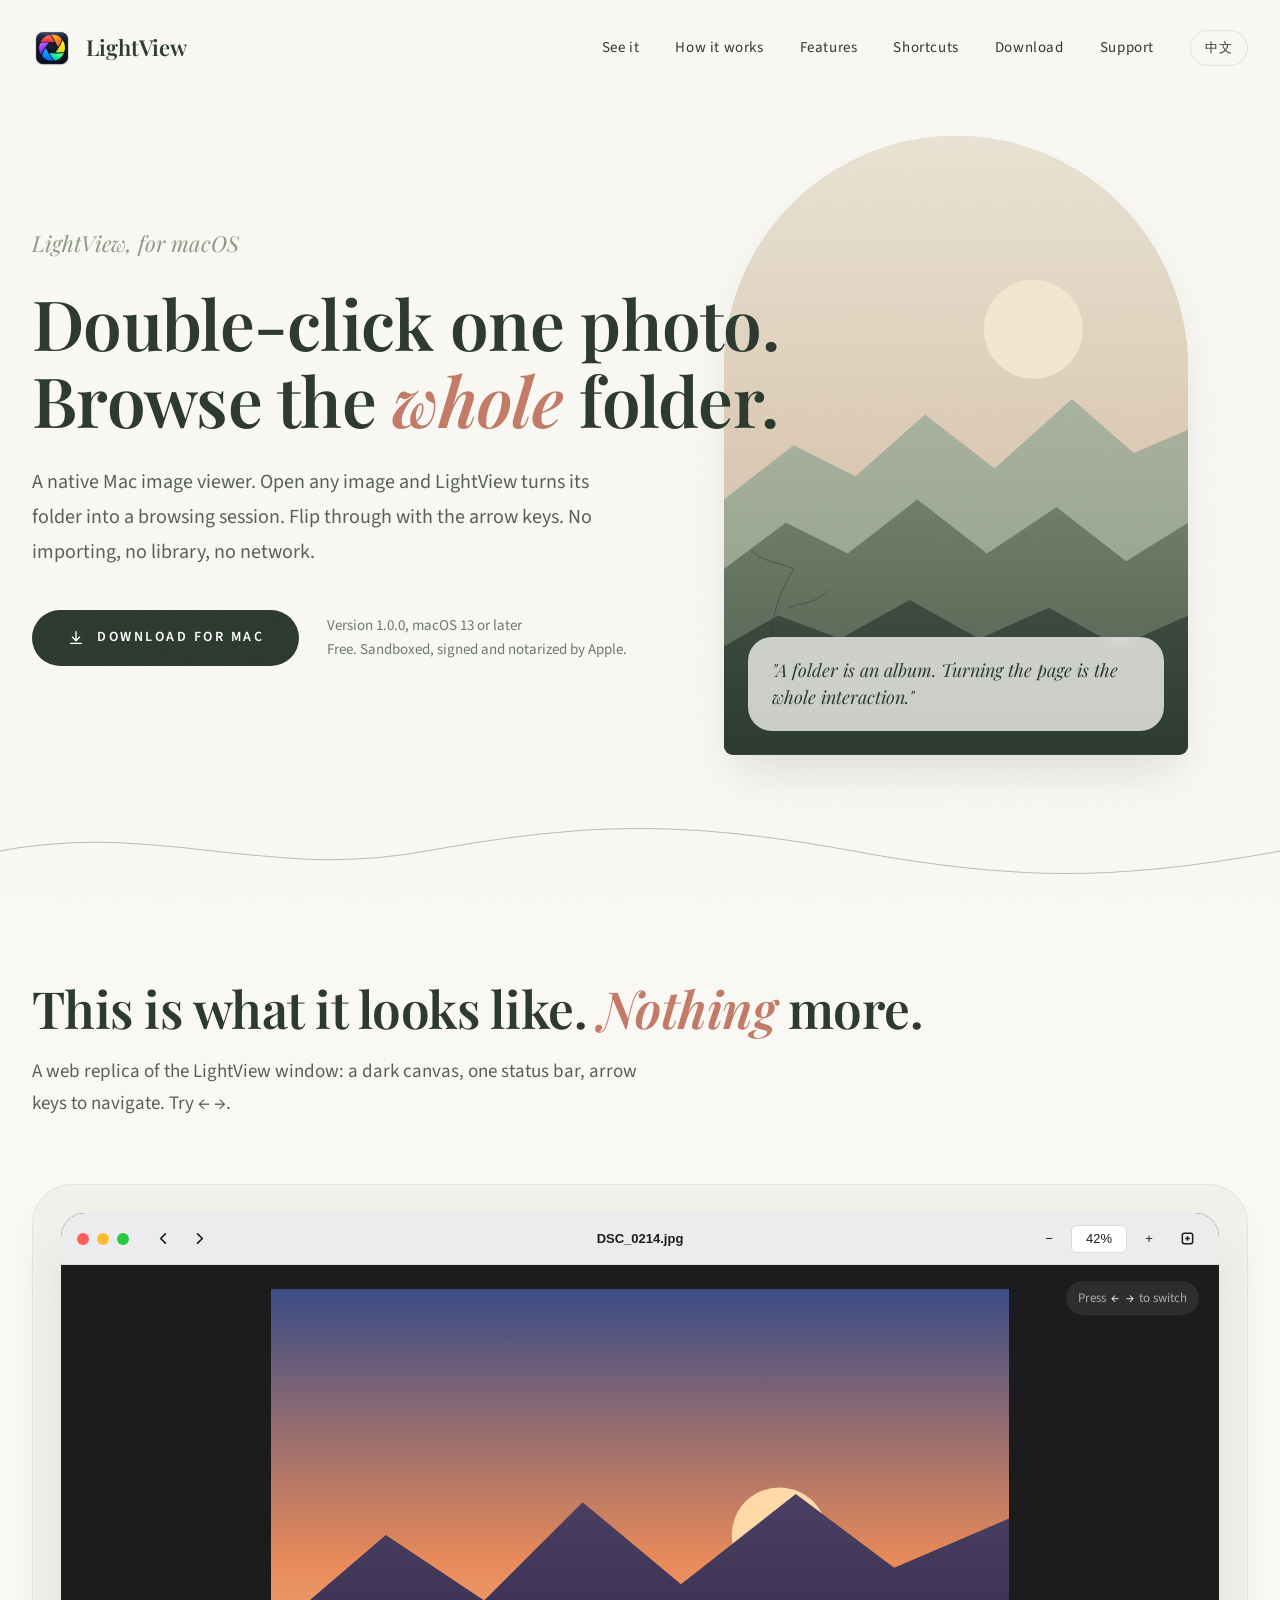
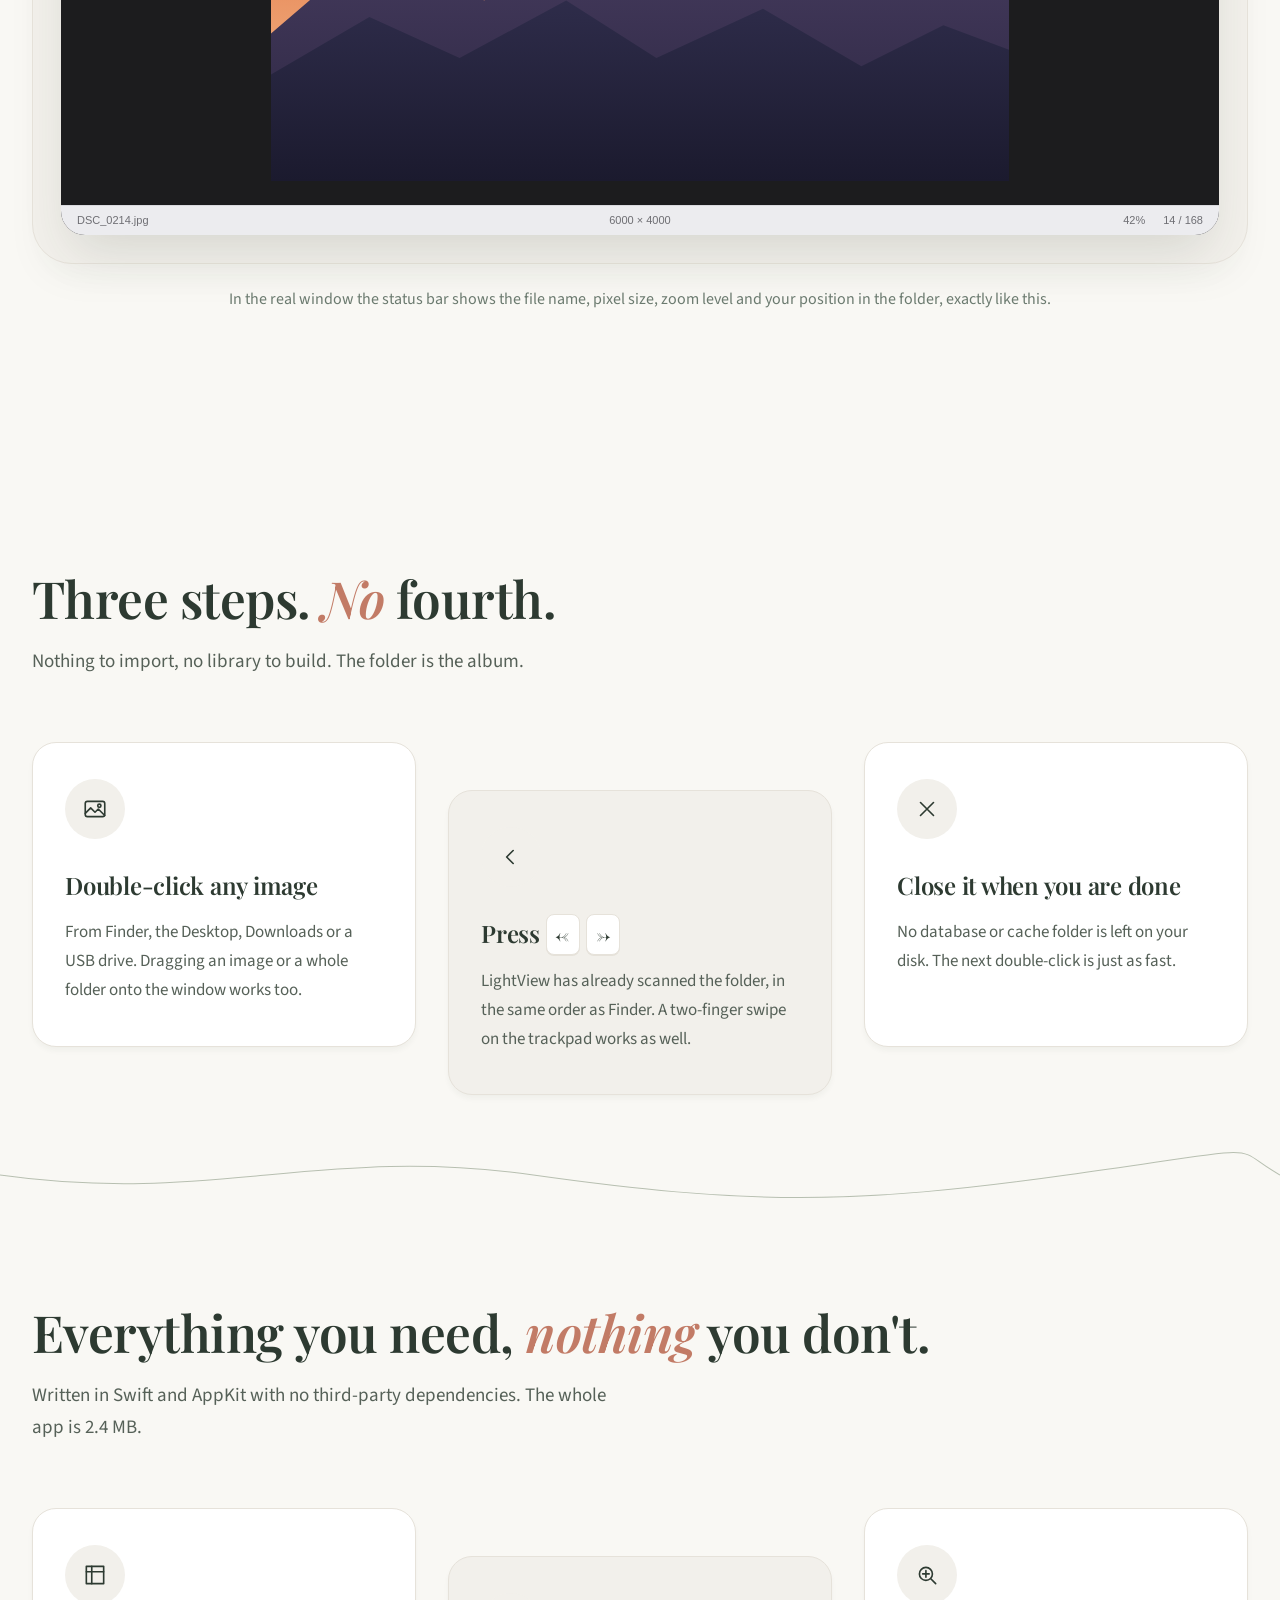
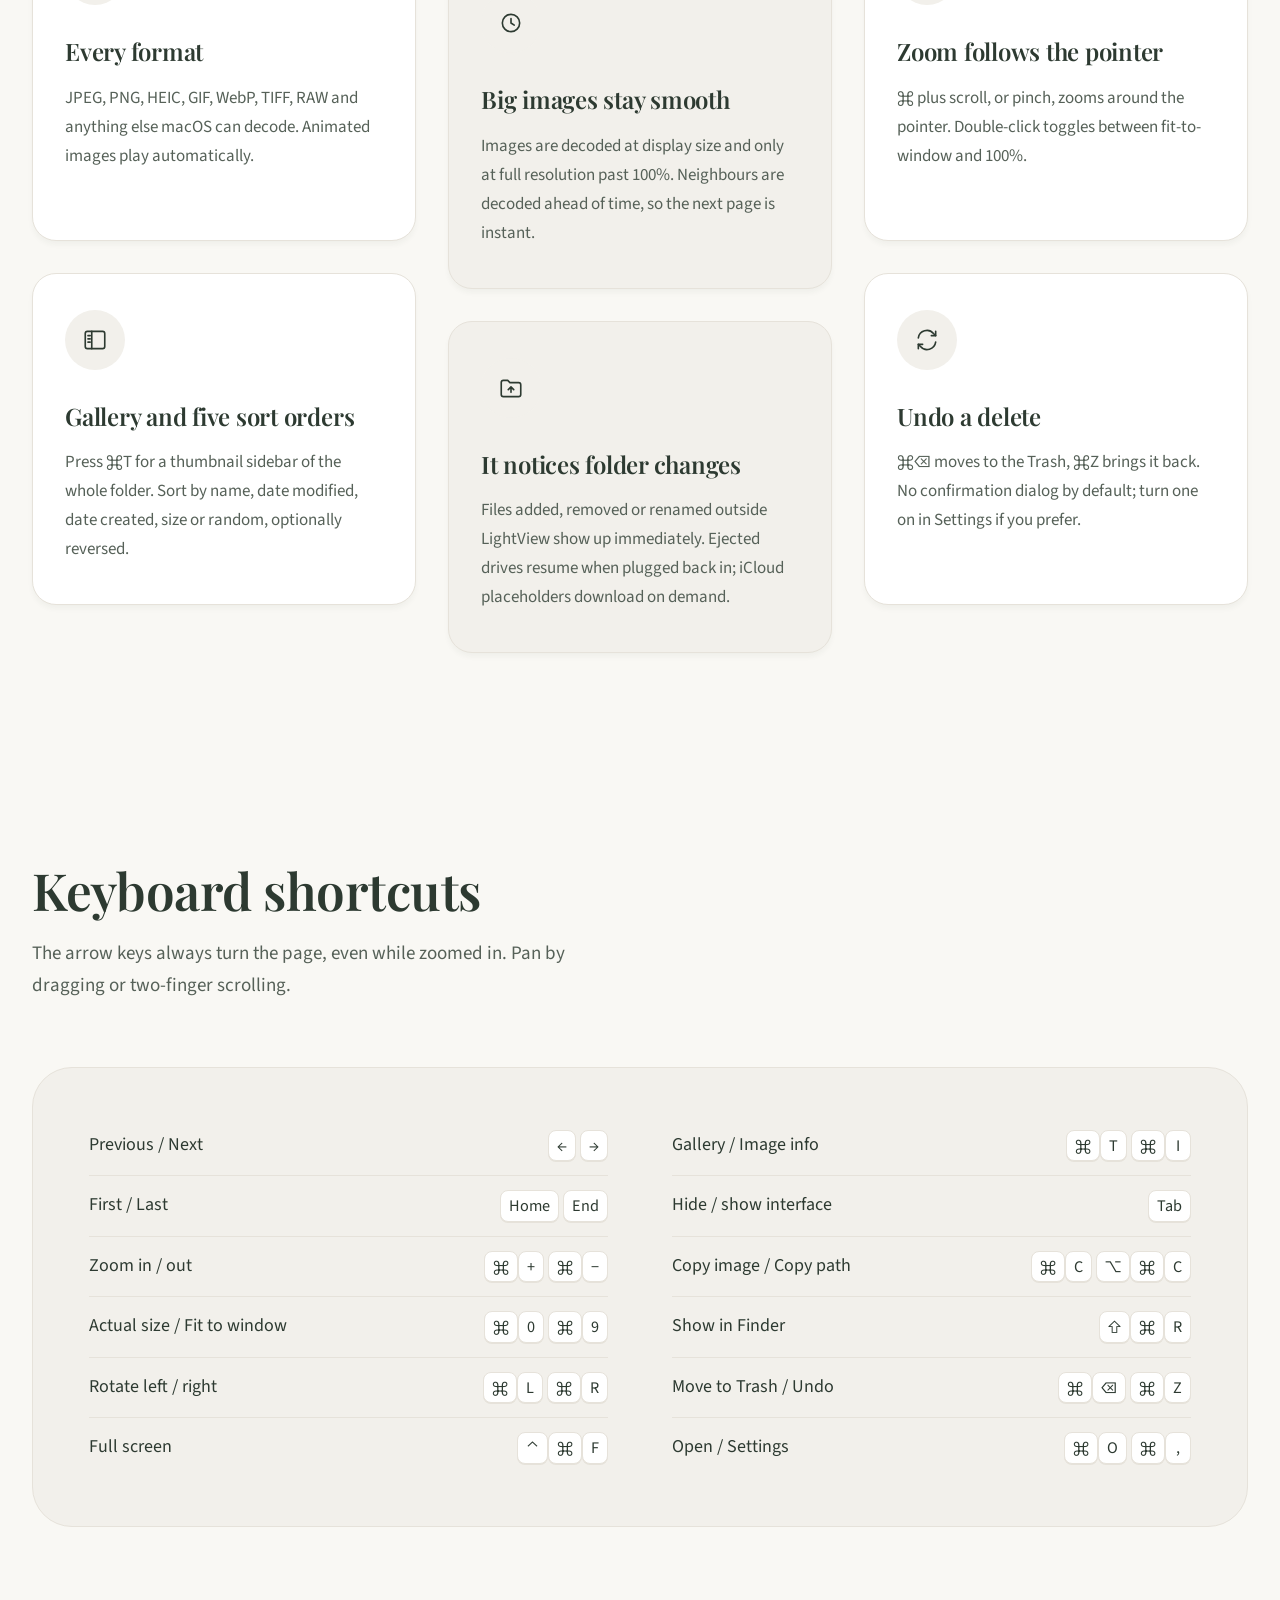
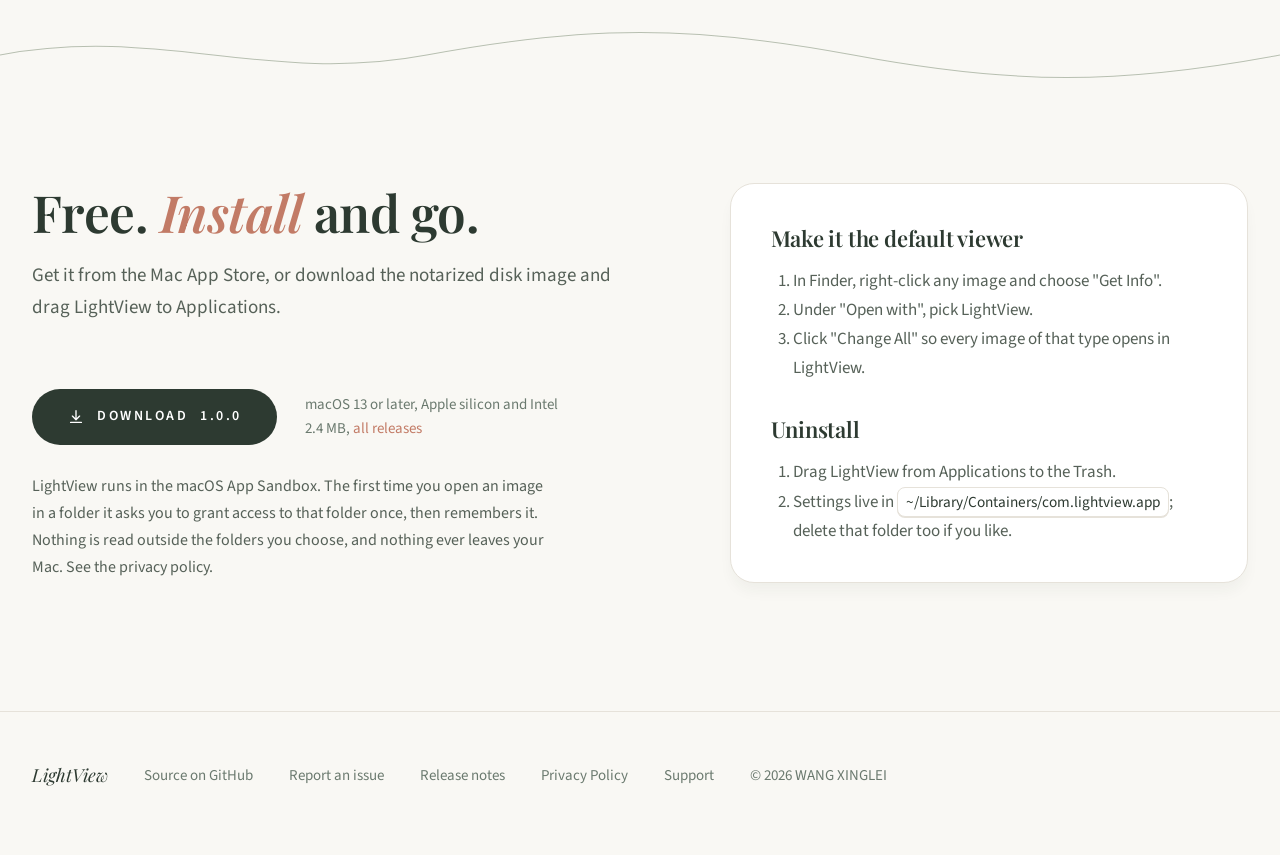
==== index.html @ 1b80b46c "feat: 官网首版（英文 / 中文首页、隐私政策、支持页，部署于 Vercel）" ====
<!doctype html>
<html lang="en">
<head>
<meta charset="utf-8">
<meta name="viewport" content="width=device-width, initial-scale=1">
<title>LightView — A lightweight image viewer for macOS</title>
<meta name="description" content="Double-click one photo and browse the whole folder with the arrow keys. No importing, no library, no network. macOS 13 or later.">
<link rel="icon" href="/favicon.png">
<link rel="canonical" href="https://lightview.app/">
<link rel="alternate" hreflang="en" href="https://lightview.app/">
<link rel="alternate" hreflang="zh-Hans" href="https://lightview.app/zh/">
<meta property="og:title" content="LightView — A lightweight image viewer for macOS">
<meta property="og:description" content="Double-click one photo and browse the whole folder with the arrow keys. No importing, no library, no network. macOS 13 or later.">
<meta property="og:image" content="https://lightview.app/assets/icon.png">
<link rel="preconnect" href="https://fonts.googleapis.com">
<link rel="preconnect" href="https://fonts.gstatic.com" crossorigin>
<link href="https://fonts.googleapis.com/css2?family=Playfair+Display:ital,wght@0,600;0,700;1,600&family=Source+Sans+3:wght@400;500;600&family=Noto+Serif+SC:wght@600;700&display=swap" rel="stylesheet">
<link rel="stylesheet" href="/assets/style.css">
</head>
<body>
<div class="grain" aria-hidden="true"></div>

<header class="wrap top">
  <a class="brand" href="/"><img src="/assets/icon.png" alt="" width="40" height="40">LightView</a>
  <nav aria-label="Site navigation">
    <a href="/#demo">See it</a>
    <a href="/#how">How it works</a>
    <a href="/#features">Features</a>
    <a href="/#keys">Shortcuts</a>
    <a href="/#download">Download</a>
    <a href="/support/">Support</a>
    <a class="lang" href="/zh/" lang="zh-CN">中文</a>
  </nav>
  <button class="menu-btn" type="button" id="menu-open" aria-label="Open menu">
    <svg viewBox="0 0 24 24" fill="none" stroke="currentColor" stroke-width="1.5" stroke-linecap="round"><path d="M4 7h16M4 12h16M4 17h16"/></svg>
  </button>
</header>
<div class="overlay" id="overlay">
  <button class="menu-btn" type="button" id="menu-close" aria-label="Close menu">
    <svg viewBox="0 0 24 24" fill="none" stroke="currentColor" stroke-width="1.5" stroke-linecap="round"><path d="M6 6l12 12M18 6 6 18"/></svg>
  </button>
  <a href="/#demo">See it</a><a href="/#how">How it works</a><a href="/#features">Features</a><a href="/#keys">Shortcuts</a><a href="/#download">Download</a><a href="/support/">Support</a><a href="/zh/">中文</a>
</div>

<main>
  <section class="wrap hero">
    <div>
      <p class="tag">LightView, <em>for</em> macOS</p>
      <h1>Double-click one photo.<br>Browse the <em>whole</em> folder.</h1>
      <p class="lead">A native Mac image viewer. Open any image and LightView turns its folder into a browsing session. Flip through with the arrow keys. No importing, no library, no network.</p>
      <div class="cta">
        <a class="btn store" href=""><svg viewBox="0 0 24 24" fill="currentColor" aria-hidden="true"><path d="M16.37 12.6c0-2.3 1.9-3.4 2-3.5-1.1-1.6-2.8-1.8-3.4-1.8-1.4-.1-2.8.9-3.5.9s-1.8-.8-3-.8c-1.5 0-3 .9-3.8 2.3-1.6 2.8-.4 7 1.2 9.3.8 1.1 1.7 2.4 2.9 2.3 1.2 0 1.6-.8 3-.8s1.8.8 3 .7c1.3 0 2.1-1.1 2.8-2.3.9-1.3 1.3-2.6 1.3-2.6s-2.5-1-2.5-3.7zM14 5.9c.6-.8 1.1-1.9.9-3-.9.1-2.1.6-2.7 1.4-.6.7-1.1 1.8-1 2.9 1.1.1 2.1-.5 2.8-1.3z"/></svg> Mac App Store</a>
        <a class="btn dl" href="https://github.com/qinghuazs/LightView/releases/latest"><svg viewBox="0 0 20 20" fill="none" stroke="currentColor" stroke-width="1.5" stroke-linecap="round" stroke-linejoin="round" aria-hidden="true"><path d="M10 3v10M6 9l4 4 4-4M4 16h12"/></svg> Download for Mac</a>
        <div class="meta">Version <span class="ver">1.0.0</span>, macOS 13 or later<br>Free. Sandboxed, signed and notarized by Apple.</div>
      </div>
    </div>
    <div class="arch" aria-hidden="true">
            <svg viewBox="0 0 600 800" preserveAspectRatio="xMidYMid slice">
        <defs>
          <linearGradient id="hsky" x1="0" y1="0" x2="0" y2="1"><stop offset="0" stop-color="#E9E3D3"/><stop offset=".6" stop-color="#D9C6B0"/><stop offset="1" stop-color="#C9A88C"/></linearGradient>
          <linearGradient id="hfar" x1="0" y1="0" x2="0" y2="1"><stop offset="0" stop-color="#A9B3A0"/><stop offset="1" stop-color="#8C9A84"/></linearGradient>
          <linearGradient id="hmid" x1="0" y1="0" x2="0" y2="1"><stop offset="0" stop-color="#6F7F6B"/><stop offset="1" stop-color="#4E5D4C"/></linearGradient>
          <linearGradient id="hnear" x1="0" y1="0" x2="0" y2="1"><stop offset="0" stop-color="#3E4B40"/><stop offset="1" stop-color="#2D3A31"/></linearGradient>
        </defs>
        <rect width="600" height="800" fill="url(#hsky)"/>
        <circle cx="400" cy="250" r="64" fill="#F3E6CF"/>
        <path d="M0 470 L90 400 L170 440 L260 360 L350 430 L450 340 L530 410 L600 380 L600 800 L0 800Z" fill="url(#hfar)"/>
        <path d="M0 560 L80 500 L160 540 L250 470 L340 540 L430 480 L520 550 L600 500 L600 800 L0 800Z" fill="url(#hmid)"/>
        <path d="M0 660 L70 620 L150 650 L240 600 L330 650 L420 610 L510 660 L600 620 L600 800 L0 800Z" fill="url(#hnear)"/>
        <g stroke="#2D3A31" stroke-width="1.2" fill="none" opacity=".55">
          <path d="M60 800 C70 700 40 640 90 560"/><path d="M90 560 c-20 -10 -40 -8 -55 -25"/><path d="M85 610 c18 -8 32 -4 48 -22"/>
        </g>
      </svg>
      <div class="quote">"A folder is an album. Turning the page is the whole interaction."</div>
    </div>
  </section>

  <svg class="vine" viewBox="0 0 1200 80" preserveAspectRatio="none" aria-hidden="true"><path d="M0 40 C150 10 250 70 400 40 S650 10 800 40 S1050 70 1200 40" fill="none" stroke="currentColor" stroke-width="1"/></svg>

  <section class="block" id="demo">
    <div class="wrap">
      <div class="reveal">
        <h2>This is what it looks like. <em>Nothing</em> more.</h2>
        <p class="sub">A web replica of the LightView window: a dark canvas, one status bar, arrow keys to navigate. Try ← →.</p>
      </div>
      <div class="frame reveal">
        <div class="window" id="win" tabindex="0" aria-label="Press ← → to switch">
          <div class="titlebar">
            <div style="display:flex;align-items:center">
              <div class="lights" aria-hidden="true"><i></i><i></i><i></i></div>
              <div class="tb-left">
                <button type="button" id="prev" aria-label="Previous"><svg viewBox="0 0 16 16" fill="none" stroke="currentColor" stroke-width="1.8" stroke-linecap="round" stroke-linejoin="round"><path d="M10 3 5 8l5 5"/></svg></button>
                <button type="button" id="next" aria-label="Next"><svg viewBox="0 0 16 16" fill="none" stroke="currentColor" stroke-width="1.8" stroke-linecap="round" stroke-linejoin="round"><path d="m6 3 5 5-5 5"/></svg></button>
              </div>
            </div>
            <div class="tb-title" id="title">DSC_0214.jpg</div>
            <div class="tb-tools" aria-hidden="true">
              <button type="button" tabindex="-1">−</button>
              <button type="button" class="zoom" tabindex="-1">42%</button>
              <button type="button" tabindex="-1">+</button>
              <button type="button" tabindex="-1"><svg viewBox="0 0 16 16" fill="none" stroke="currentColor" stroke-width="1.6"><rect x="2.5" y="2.5" width="11" height="11" rx="2"/><path d="M5.5 8h5M8 5.5v5"/></svg></button>
            </div>
          </div>
          <div class="canvas">
            <div class="hint">Press <kbd>←</kbd> <kbd>→</kbd> to switch</div>
            <svg class="photo on" viewBox="0 0 900 600" role="img" aria-label="Sunset over mountains">
              <defs>
                <linearGradient id="sky1" x1="0" y1="0" x2="0" y2="1"><stop offset="0" stop-color="#3B4C86"/><stop offset=".55" stop-color="#E88A5A"/><stop offset="1" stop-color="#F6C99A"/></linearGradient>
                <linearGradient id="m1" x1="0" y1="0" x2="0" y2="1"><stop offset="0" stop-color="#2E2C4A"/><stop offset="1" stop-color="#1B1A2E"/></linearGradient>
                <linearGradient id="m2" x1="0" y1="0" x2="0" y2="1"><stop offset="0" stop-color="#4A3F63"/><stop offset="1" stop-color="#2B2540"/></linearGradient>
              </defs>
              <rect width="900" height="600" fill="url(#sky1)"/>
              <circle cx="620" cy="300" r="58" fill="#FFD9A8"/>
              <path d="M0 420 L140 300 L260 380 L380 260 L500 360 L640 250 L760 340 L900 280 L900 600 L0 600Z" fill="url(#m2)"/>
              <path d="M0 470 L120 400 L230 450 L360 380 L470 450 L600 390 L720 460 L820 410 L900 440 L900 600 L0 600Z" fill="url(#m1)"/>
            </svg>
            <svg class="photo" viewBox="0 0 600 800" role="img" aria-label="Seaside">
              <defs>
                <linearGradient id="sky2" x1="0" y1="0" x2="0" y2="1"><stop offset="0" stop-color="#8FBBE8"/><stop offset="1" stop-color="#E9F1F7"/></linearGradient>
                <linearGradient id="sea2" x1="0" y1="0" x2="0" y2="1"><stop offset="0" stop-color="#2E6FA8"/><stop offset="1" stop-color="#1F4F7C"/></linearGradient>
              </defs>
              <rect width="600" height="800" fill="url(#sky2)"/>
              <rect y="430" width="600" height="370" fill="url(#sea2)"/>
              <path d="M0 470 Q75 455 150 470 T300 470 T450 470 T600 470 V485 Q525 500 450 485 T300 485 T150 485 T0 485Z" fill="#7FB6DC" opacity=".6"/>
              <path d="M0 800 L0 700 Q180 640 320 690 Q470 740 600 700 L600 800Z" fill="#E7D6B4"/>
              <circle cx="470" cy="150" r="34" fill="#FFF6DA"/>
            </svg>
            <svg class="photo" viewBox="0 0 900 600" role="img" aria-label="Forest">
              <defs>
                <linearGradient id="sky3" x1="0" y1="0" x2="0" y2="1"><stop offset="0" stop-color="#D7E6D0"/><stop offset="1" stop-color="#9DBD97"/></linearGradient>
                <linearGradient id="t3" x1="0" y1="0" x2="0" y2="1"><stop offset="0" stop-color="#2F5D3A"/><stop offset="1" stop-color="#1B3A25"/></linearGradient>
              </defs>
              <rect width="900" height="600" fill="url(#sky3)"/>
              <g fill="url(#t3)">
                <path d="M80 600 L80 320 L40 330 L110 160 L180 330 L140 320 L140 600Z"/>
                <path d="M250 600 L250 280 L200 295 L290 90 L380 295 L330 280 L330 600Z"/>
                <path d="M470 600 L470 340 L430 350 L500 200 L570 350 L530 340 L530 600Z"/>
                <path d="M660 600 L660 260 L600 280 L700 60 L800 280 L740 260 L740 600Z"/>
                <path d="M850 600 L850 360 L820 370 L870 260 L920 370 L890 360 L890 600Z"/>
              </g>
              <rect y="520" width="900" height="80" fill="#294B33"/>
            </svg>
          </div>
          <div class="statusbar">
            <span id="s-name">DSC_0214.jpg</span>
            <span id="s-size">6000 × 4000</span>
            <span><em id="s-zoom">42%</em><em id="s-index">14 / 168</em></span>
          </div>
        </div>
      </div>
      <p class="demo-caption reveal">In the real window the status bar shows the file name, pixel size, zoom level and your position in the folder, exactly like this.</p>
    </div>
  </section>

  <section class="block" id="how">
    <div class="wrap">
      <div class="reveal">
        <h2>Three steps. <em>No</em> fourth.</h2>
        <p class="sub">Nothing to import, no library to build. The folder is the album.</p>
      </div>
      <div class="cards">
        <div class="card reveal">
          <div class="icon"><svg viewBox="0 0 24 24"><rect x="3" y="5" width="18" height="14" rx="2"/><path d="m3 16 5-5 4 4 3-3 6 6"/><circle cx="16" cy="9" r="1.5"/></svg></div>
          <h3>Double-click any image</h3>
          <p>From Finder, the Desktop, Downloads or a USB drive. Dragging an image or a whole folder onto the window works too.</p>
        </div>
        <div class="card reveal clay">
          <div class="icon"><svg viewBox="0 0 24 24"><path d="M14 6l-6 6 6 6"/></svg></div>
          <h3>Press <kbd>←</kbd> <kbd>→</kbd></h3>
          <p>LightView has already scanned the folder, in the same order as Finder. A two-finger swipe on the trackpad works as well.</p>
        </div>
        <div class="card reveal">
          <div class="icon"><svg viewBox="0 0 24 24"><path d="M6 6l12 12M18 6 6 18"/></svg></div>
          <h3>Close it when you are done</h3>
          <p>No database or cache folder is left on your disk. The next double-click is just as fast.</p>
        </div>
      </div>
    </div>
  </section>

  <svg class="vine" viewBox="0 0 1200 80" preserveAspectRatio="none" aria-hidden="true"><path d="M0 40 C200 70 300 10 500 40 S800 70 1000 40 S1150 10 1200 40" fill="none" stroke="currentColor" stroke-width="1"/></svg>

  <section class="block" id="features">
    <div class="wrap">
      <div class="reveal">
        <h2>Everything you need, <em>nothing</em> you don't.</h2>
        <p class="sub">Written in Swift and AppKit with no third-party dependencies. The whole app is 2.4 MB.</p>
      </div>
      <div class="cards six">
        <div class="card reveal">
          <div class="icon"><svg viewBox="0 0 24 24"><path d="M4 4h16v16H4z"/><path d="M4 9h16M9 4v16"/></svg></div>
          <h3>Every format</h3>
          <p>JPEG, PNG, HEIC, GIF, WebP, TIFF, RAW and anything else macOS can decode. Animated images play automatically.</p>
        </div>
        <div class="card reveal clay">
          <div class="icon"><svg viewBox="0 0 24 24"><circle cx="12" cy="12" r="8"/><path d="M12 8v4l3 2"/></svg></div>
          <h3>Big images stay smooth</h3>
          <p>Images are decoded at display size and only at full resolution past 100%. Neighbours are decoded ahead of time, so the next page is instant.</p>
        </div>
        <div class="card reveal">
          <div class="icon"><svg viewBox="0 0 24 24"><circle cx="11" cy="11" r="6"/><path d="m20 20-4.5-4.5M11 8v6M8 11h6"/></svg></div>
          <h3>Zoom follows the pointer</h3>
          <p>⌘ plus scroll, or pinch, zooms around the pointer. Double-click toggles between fit-to-window and 100%.</p>
        </div>
        <div class="card reveal">
          <div class="icon"><svg viewBox="0 0 24 24"><rect x="3" y="4" width="18" height="16" rx="2"/><path d="M9 4v16M5.5 8h2M5.5 11h2M5.5 14h2"/></svg></div>
          <h3>Gallery and five sort orders</h3>
          <p>Press ⌘T for a thumbnail sidebar of the whole folder. Sort by name, date modified, date created, size or random, optionally reversed.</p>
        </div>
        <div class="card reveal clay">
          <div class="icon"><svg viewBox="0 0 24 24"><path d="M3 7a2 2 0 0 1 2-2h4l2 2h8a2 2 0 0 1 2 2v9a2 2 0 0 1-2 2H5a2 2 0 0 1-2-2z"/><path d="M12 11v5M9.5 13.5 12 11l2.5 2.5"/></svg></div>
          <h3>It notices folder changes</h3>
          <p>Files added, removed or renamed outside LightView show up immediately. Ejected drives resume when plugged back in; iCloud placeholders download on demand.</p>
        </div>
        <div class="card reveal">
          <div class="icon"><svg viewBox="0 0 24 24"><path d="M4 10a8 8 0 0 1 14-4l2 2"/><path d="M20 4v4h-4"/><path d="M20 14a8 8 0 0 1-14 4l-2-2"/><path d="M4 20v-4h4"/></svg></div>
          <h3>Undo a delete</h3>
          <p>⌘⌫ moves to the Trash, ⌘Z brings it back. No confirmation dialog by default; turn one on in Settings if you prefer.</p>
        </div>
      </div>
    </div>
  </section>

  <section class="block" id="keys">
    <div class="wrap">
      <div class="reveal">
        <h2>Keyboard shortcuts</h2>
        <p class="sub">The arrow keys always turn the page, even while zoomed in. Pan by dragging or two-finger scrolling.</p>
      </div>
      <div class="keys reveal">
        <table>
          <tr><td>Previous / Next</td><td><kbd>←</kbd> <kbd>→</kbd></td></tr>
          <tr><td>First / Last</td><td><kbd>Home</kbd> <kbd>End</kbd></td></tr>
          <tr><td>Zoom in / out</td><td><kbd>⌘</kbd><kbd>+</kbd> <kbd>⌘</kbd><kbd>−</kbd></td></tr>
          <tr><td>Actual size / Fit to window</td><td><kbd>⌘</kbd><kbd>0</kbd> <kbd>⌘</kbd><kbd>9</kbd></td></tr>
          <tr><td>Rotate left / right</td><td><kbd>⌘</kbd><kbd>L</kbd> <kbd>⌘</kbd><kbd>R</kbd></td></tr>
          <tr><td>Full screen</td><td><kbd>⌃</kbd><kbd>⌘</kbd><kbd>F</kbd></td></tr>
        </table>
        <table>
          <tr><td>Gallery / Image info</td><td><kbd>⌘</kbd><kbd>T</kbd> <kbd>⌘</kbd><kbd>I</kbd></td></tr>
          <tr><td>Hide / show interface</td><td><kbd>Tab</kbd></td></tr>
          <tr><td>Copy image / Copy path</td><td><kbd>⌘</kbd><kbd>C</kbd> <kbd>⌥</kbd><kbd>⌘</kbd><kbd>C</kbd></td></tr>
          <tr><td>Show in Finder</td><td><kbd>⇧</kbd><kbd>⌘</kbd><kbd>R</kbd></td></tr>
          <tr><td>Move to Trash / Undo</td><td><kbd>⌘</kbd><kbd>⌫</kbd> <kbd>⌘</kbd><kbd>Z</kbd></td></tr>
          <tr><td>Open / Settings</td><td><kbd>⌘</kbd><kbd>O</kbd> <kbd>⌘</kbd><kbd>,</kbd></td></tr>
        </table>
      </div>
    </div>
  </section>

  <svg class="vine" viewBox="0 0 1200 80" preserveAspectRatio="none" aria-hidden="true"><path d="M0 40 C150 10 250 70 400 40 S650 10 800 40 S1050 70 1200 40" fill="none" stroke="currentColor" stroke-width="1"/></svg>

  <section class="block" id="download">
    <div class="wrap download">
      <div class="reveal">
        <h2>Free. <em>Install</em> and go.</h2>
        <p class="sub">Get it from the Mac App Store, or download the notarized disk image and drag LightView to Applications.</p>
        <div class="cta">
          <a class="btn store" href=""><svg viewBox="0 0 24 24" fill="currentColor" aria-hidden="true"><path d="M16.37 12.6c0-2.3 1.9-3.4 2-3.5-1.1-1.6-2.8-1.8-3.4-1.8-1.4-.1-2.8.9-3.5.9s-1.8-.8-3-.8c-1.5 0-3 .9-3.8 2.3-1.6 2.8-.4 7 1.2 9.3.8 1.1 1.7 2.4 2.9 2.3 1.2 0 1.6-.8 3-.8s1.8.8 3 .7c1.3 0 2.1-1.1 2.8-2.3.9-1.3 1.3-2.6 1.3-2.6s-2.5-1-2.5-3.7zM14 5.9c.6-.8 1.1-1.9.9-3-.9.1-2.1.6-2.7 1.4-.6.7-1.1 1.8-1 2.9 1.1.1 2.1-.5 2.8-1.3z"/></svg> Mac App Store</a>
          <a class="btn dl" href="https://github.com/qinghuazs/LightView/releases/latest"><svg viewBox="0 0 20 20" fill="none" stroke="currentColor" stroke-width="1.5" stroke-linecap="round" stroke-linejoin="round" aria-hidden="true"><path d="M10 3v10M6 9l4 4 4-4M4 16h12"/></svg> Download <span class="ver">1.0.0</span></a>
          <div class="meta">macOS 13 or later, Apple silicon and Intel<br><span id="dl-size">2.4 MB</span>, <a href="https://github.com/qinghuazs/LightView/releases">all releases</a></div>
        </div>
        <p class="note">LightView runs in the macOS App Sandbox. The first time you open an image in a folder it asks you to grant access to that folder once, then remembers it. Nothing is read outside the folders you choose, and nothing ever leaves your Mac. See the <a href="/privacy/">privacy policy</a>.</p>
      </div>
      <div class="how reveal">
        <h3>Make it the default viewer</h3>
        <ol>
          <li>In Finder, right-click any image and choose "Get Info".</li>
          <li>Under "Open with", pick LightView.</li>
          <li>Click "Change All" so every image of that type opens in LightView.</li>
        </ol>
        <h3>Uninstall</h3>
        <ol>
          <li>Drag LightView from Applications to the Trash.</li>
          <li>Settings live in <kbd>~/Library/Containers/com.lightview.app</kbd>; delete that folder too if you like.</li>
        </ol>
      </div>
    </div>
  </section>
</main>

<footer>
  <div class="wrap row">
    <span>LightView</span>
    <a href="https://github.com/qinghuazs/LightView">Source on GitHub</a>
    <a href="https://github.com/qinghuazs/LightView/issues">Report an issue</a>
    <a href="https://github.com/qinghuazs/LightView/releases">Release notes</a>
    <a href="/privacy/">Privacy Policy</a>
    <a href="/support/">Support</a>
    <span>© 2026 WANG XINGLEI</span>
  </div>
</footer>

<script src="/assets/site.js"></script>
</body>
</html>
---- assets/style.css ----
:root {
    --paper: #F9F8F4;
    --forest: #2D3A31;
    --sage: #8C9A84;
    --clay: #DCCFC2;
    --clay-soft: #F2F0EB;
    --stone: #E6E2DA;
    --terracotta: #C27B66;
    --canvas: #1C1C1E;
    --max-article: 760px;
    --serif: "Playfair Display", "Noto Serif SC", "Songti SC", "STSong", serif;
    --sans: "Source Sans 3", -apple-system, BlinkMacSystemFont, "PingFang SC", "Hiragino Sans GB", "Microsoft YaHei", sans-serif;
    --shadow-sm: 0 4px 6px -1px rgba(45, 58, 49, .05);
    --shadow-md: 0 10px 15px -3px rgba(45, 58, 49, .05);
    --shadow-lg: 0 20px 40px -10px rgba(45, 58, 49, .05);
    --shadow-xl: 0 25px 50px -12px rgba(45, 58, 49, .15);
    --ease: cubic-bezier(.22, .61, .36, 1);
  }
  * { box-sizing: border-box; }
  html { background: var(--paper); color: var(--forest); -webkit-text-size-adjust: 100%; scroll-behavior: smooth; }
  body { margin: 0; font-family: var(--sans); font-size: 18px; line-height: 1.7; -webkit-font-smoothing: antialiased; }
  a { color: inherit; text-decoration: none; transition: color .3s var(--ease); }
  :focus-visible { outline: 2px solid var(--sage); outline-offset: 3px; border-radius: 999px; }
  h1, h2, h3 { font-family: var(--serif); font-weight: 600; letter-spacing: -0.01em; margin: 0; }
  em { font-style: italic; }

  /* 纸纹：整站的底层质感 */
  .grain {
    pointer-events: none; position: fixed; inset: 0; z-index: 50; opacity: .015;
    background-image: url("data:image/svg+xml,%3Csvg viewBox='0 0 400 400' xmlns='http://www.w3.org/2000/svg'%3E%3Cfilter id='n'%3E%3CfeTurbulence type='fractalNoise' baseFrequency='0.9' numOctaves='4' stitchTiles='stitch'/%3E%3C/filter%3E%3Crect width='100%25' height='100%25' filter='url(%23n)'/%3E%3C/svg%3E");
    background-repeat: repeat;
  }

  .wrap { max-width: 1280px; margin: 0 auto; padding: 0 32px; }

  /* 顶栏 */
  .top { display: flex; align-items: center; justify-content: space-between; padding-top: 28px; padding-bottom: 28px; }
  .brand { display: flex; align-items: center; gap: 14px; font-family: var(--serif); font-size: 22px; font-weight: 600; }
  .brand img { width: 40px; height: 40px; border-radius: 12px; }
  .top nav { display: flex; align-items: center; gap: 36px; font-size: 15px; letter-spacing: .04em; }
  .top nav a:hover { color: var(--terracotta); }
  .menu-btn { display: none; background: none; border: 1px solid var(--stone); border-radius: 999px; width: 44px; height: 44px; cursor: pointer; color: var(--forest); }
  .menu-btn svg { width: 20px; height: 20px; }
  .overlay {
    position: fixed; inset: 0; z-index: 40; background: rgba(249, 248, 244, .96); backdrop-filter: blur(6px);
    display: none; flex-direction: column; align-items: center; justify-content: center; gap: 28px;
    font-family: var(--serif); font-size: 30px;
  }
  .overlay.open { display: flex; }
  .overlay button { position: absolute; top: 24px; right: 24px; }

  /* 按钮 */
  .btn {
    display: inline-flex; align-items: center; justify-content: center; gap: 12px; min-height: 56px;
    padding: 0 34px; border-radius: 999px; border: 1px solid transparent;
    font-family: var(--sans); font-size: 14px; font-weight: 600; letter-spacing: .18em; text-transform: uppercase;
    background: var(--forest); color: #fff; cursor: pointer; transition: background .3s var(--ease), transform .3s var(--ease);
  }
  .btn:hover { background: var(--terracotta); }
  .btn svg { width: 18px; height: 18px; }
  .btn.ghost { background: transparent; color: var(--sage); border-color: var(--sage); }
  .btn.ghost:hover { color: var(--terracotta); border-color: var(--terracotta); background: transparent; }

  /* 首屏：拱形图 + 覆盖其上的大标题 */
  .hero { padding-top: 40px; padding-bottom: 96px; display: grid; grid-template-columns: minmax(0, 1.2fr) minmax(0, .8fr); gap: 56px; align-items: center; }
  .hero h1 { font-size: clamp(42px, 5.4vw, 72px); line-height: 1.1; white-space: nowrap; position: relative; z-index: 2; }
  .hero h1 em { color: var(--terracotta); }
  .hero .tag { font-family: var(--serif); font-style: italic; font-size: 22px; color: var(--sage); margin: 0 0 22px; }
  .hero p.lead { font-size: 20px; line-height: 1.75; color: #566158; margin: 28px 0 40px; max-width: 28em; }
  .hero .cta { display: flex; flex-wrap: wrap; align-items: center; gap: 18px 28px; }
  .hero .meta { font-size: 15px; color: #6B7A6F; line-height: 1.6; }
  .arch {
    position: relative; margin-left: -60px; aspect-ratio: 3 / 4; max-height: 640px; width: 100%;
    border-radius: 999px 999px 40px 40px; overflow: hidden; box-shadow: var(--shadow-xl);
    background: var(--clay);
  }
  .arch svg { width: 100%; height: 100%; display: block; transition: transform 1s var(--ease); }
  .arch:hover svg { transform: scale(1.05); }
  .quote {
    position: absolute; left: 24px; right: 24px; bottom: 24px; padding: 20px 24px; border-radius: 24px;
    background: rgba(249, 248, 244, .78); backdrop-filter: blur(6px); -webkit-backdrop-filter: blur(6px);
    font-family: var(--serif); font-style: italic; font-size: 18px; line-height: 1.5;
  }

  /* 分节 */
  section.block { padding: 128px 0; }
  .vine { display: block; width: 100%; height: 80px; margin: -40px 0; color: var(--sage); opacity: .6; }
  h2 { font-size: clamp(34px, 4vw, 52px); line-height: 1.15; }
  h2 em { color: var(--terracotta); }
  .sub { font-size: 19px; color: #566158; margin: 18px 0 64px; max-width: 32em; }

  /* 演示窗口 */
  .frame { background: var(--clay-soft); border: 1px solid var(--stone); border-radius: 40px; padding: 28px; box-shadow: var(--shadow-lg); }
  .window { background: var(--canvas); border-radius: 24px; overflow: hidden; user-select: none; box-shadow: var(--shadow-xl); }
  .titlebar {
    display: grid; grid-template-columns: 1fr auto 1fr; align-items: center; height: 52px; padding: 0 16px;
    background: #ECECEF; border-bottom: 1px solid #D9D9DE; font-family: -apple-system, "PingFang SC", sans-serif; font-size: 13px; color: #1D1D1F;
  }
  .lights { display: flex; gap: 8px; }
  .lights i { width: 12px; height: 12px; border-radius: 50%; display: block; }
  .lights i:nth-child(1) { background: #FF5F57; } .lights i:nth-child(2) { background: #FEBC2E; } .lights i:nth-child(3) { background: #28C840; }
  .tb-title { text-align: center; font-weight: 600; }
  .tb-left { display: flex; gap: 4px; margin-left: 18px; }
  .tb-tools { display: flex; justify-content: flex-end; gap: 6px; }
  .tb-left button, .tb-tools button {
    height: 28px; min-width: 32px; padding: 0 8px; border-radius: 6px; border: 0; background: transparent;
    color: #1D1D1F; font: inherit; font-size: 13px; cursor: pointer;
  }
  .tb-left button:hover, .tb-tools button:hover { background: #E1E1E6; }
  .tb-left svg, .tb-tools svg { width: 15px; height: 15px; vertical-align: -3px; }
  .tb-tools .zoom { min-width: 56px; border: 1px solid #D9D9DE; background: #fff; }
  .canvas { position: relative; height: 540px; display: grid; place-items: center; padding: 24px; }
  .canvas svg { display: block; height: 100%; width: auto; max-width: 100%; }
  .canvas .photo { display: none; }
  .canvas .photo.on { display: block; }
  .hint { position: absolute; right: 20px; top: 16px; color: rgba(255,255,255,.6); font-size: 13px; background: rgba(255,255,255,.08); padding: 6px 12px; border-radius: 999px; }
  .hint kbd { font: inherit; color: #fff; background: transparent; border: 0; box-shadow: none; padding: 0 2px; min-width: 0; }
  .statusbar {
    display: grid; grid-template-columns: 1fr 1fr 1fr; height: 30px; align-items: center; padding: 0 16px;
    background: #ECECEF; border-top: 1px solid #D9D9DE; font-family: -apple-system, "PingFang SC", sans-serif; font-size: 11px; color: #6E6E73; font-variant-numeric: tabular-nums;
  }
  .statusbar span:nth-child(2) { text-align: center; }
  .statusbar span:nth-child(3) { text-align: right; }
  .statusbar em { font-style: normal; margin-left: 18px; }
  .demo-caption { margin: 22px 0 0; font-size: 16px; color: #6B7A6F; text-align: center; }

  /* 卡片：三步 / 功能，错落排布 */
  .cards { display: grid; grid-template-columns: repeat(3, minmax(0, 1fr)); gap: 32px; }
  .card {
    background: #fff; border: 1px solid var(--stone); border-radius: 24px; padding: 36px 32px 40px;
    box-shadow: var(--shadow-sm); transition: transform .5s var(--ease), box-shadow .5s var(--ease);
  }
  .card:hover { transform: translateY(-6px); box-shadow: var(--shadow-xl); }
  .cards .card:nth-child(2) { transform: translateY(48px); }
  .cards .card:nth-child(2):hover { transform: translateY(42px); }
  .cards.six .card:nth-child(5) { transform: translateY(48px); }
  .cards.six .card:nth-child(5):hover { transform: translateY(42px); }
  .icon { width: 60px; height: 60px; border-radius: 50%; background: var(--clay-soft); display: grid; place-items: center; margin-bottom: 26px; }
  .icon svg { width: 26px; height: 26px; stroke: var(--forest); stroke-width: 1.5; fill: none; stroke-linecap: round; stroke-linejoin: round; }
  .card h3 { font-size: 24px; margin-bottom: 12px; }
  .card p { margin: 0; color: #566158; font-size: 17px; }
  .card.clay { background: var(--clay-soft); }
  kbd {
    display: inline-block; min-width: 1.6em; text-align: center; padding: 1px 8px; border-radius: 8px;
    border: 1px solid var(--stone); background: #fff; font: inherit; font-size: .9em; color: var(--forest); box-shadow: 0 1px 0 var(--stone);
  }

  /* 快捷键 */
  .keys { display: grid; grid-template-columns: minmax(0, 1fr) minmax(0, 1fr); gap: 0 64px; background: var(--clay-soft); border: 1px solid var(--stone); border-radius: 40px; padding: 48px 56px; }
  .keys table { width: 100%; border-collapse: collapse; }
  .keys td { padding: 14px 0; border-bottom: 1px solid var(--stone); vertical-align: top; }
  .keys td:last-child { text-align: right; white-space: nowrap; }
  .keys tr:last-child td { border-bottom: 0; }

  /* 下载 */
  .download { display: grid; grid-template-columns: minmax(0, 1.1fr) minmax(0, .9fr); gap: 64px; align-items: start; }
  .download .cta { display: flex; flex-wrap: wrap; align-items: center; gap: 18px 28px; }
  .download .meta { font-size: 15px; color: #6B7A6F; line-height: 1.6; }
  .download .meta a { color: var(--terracotta); }
  .note { font-size: 16px; color: #566158; margin: 28px 0 0; max-width: 32em; }
  .how { background: #fff; border: 1px solid var(--stone); border-radius: 24px; padding: 36px 40px; box-shadow: var(--shadow-md); }
  .how h3 { font-size: 22px; margin: 0 0 10px; }
  .how h3 + ol { margin-top: 0; }
  .how ol { margin: 0 0 28px; padding-left: 22px; color: #566158; font-size: 17px; }
  .how ol:last-child { margin-bottom: 0; }
  .how kbd { white-space: normal; word-break: break-all; text-align: left; }

  footer { padding: 48px 0 64px; border-top: 1px solid var(--stone); color: #6B7A6F; font-size: 15px; }
  footer .row { display: flex; flex-wrap: wrap; align-items: center; gap: 12px 36px; }
  footer .row span:first-child { font-family: var(--serif); font-style: italic; font-size: 18px; color: var(--forest); }
  footer a:hover { color: var(--terracotta); }

  /* 进入视口时缓缓浮现 */
  .reveal { opacity: 0; transform: translateY(16px); transition: opacity .7s var(--ease), transform .7s var(--ease); }
  .reveal.in { opacity: 1; transform: none; }
  @media (prefers-reduced-motion: reduce) {
    .reveal { opacity: 1; transform: none; transition: none; }
    .card, .arch svg, .btn { transition: none; }
    html { scroll-behavior: auto; }
  }

  @media (max-width: 960px) {
    .hero { grid-template-columns: minmax(0, 1fr); gap: 40px; padding-top: 16px; padding-bottom: 64px; }
    .hero h1 { white-space: normal; }
    .arch { margin-left: 0; aspect-ratio: 4 / 5; max-height: 460px; order: -1; }
    .cards { grid-template-columns: minmax(0, 1fr); gap: 24px; }
    .cards .card:nth-child(2), .cards.six .card:nth-child(5) { transform: none; }
    .keys, .download { grid-template-columns: minmax(0, 1fr); }
    .keys { padding: 28px 24px; border-radius: 24px; }
    section.block { padding: 72px 0; }
    .sub { margin-bottom: 40px; }
    .top nav { display: none; }
    .menu-btn { display: inline-grid; place-items: center; }
    .canvas { height: 380px; padding: 16px; }
    .tb-left, .tb-tools .zoom { display: none; }
    .titlebar { grid-template-columns: auto 1fr auto; }
    .frame { padding: 12px; border-radius: 28px; }
    .window { border-radius: 18px; }
    .wrap { padding: 0 20px; }
  }

  /* 语言切换 */
  .lang { display: inline-flex; align-items: center; gap: 6px; padding: 6px 14px; border: 1px solid var(--stone); border-radius: 999px; font-size: 13px; letter-spacing: .08em; }
  .lang:hover { border-color: var(--terracotta); color: var(--terracotta); }

  /* App Store 按钮：没有链接前隐藏 */
  .btn.store[href=""] { display: none; }
  .btn.store svg { width: 20px; height: 20px; }

  /* 文章页（隐私政策 / 支持） */
  .article { max-width: var(--max-article); margin: 0 auto; padding: 40px 0 120px; }
  .article h1 { font-size: clamp(36px, 4.6vw, 56px); line-height: 1.12; margin-bottom: 10px; }
  .article .date { color: #6B7A6F; font-size: 15px; margin: 0 0 48px; font-family: var(--serif); font-style: italic; }
  .article h2 { font-size: 28px; margin: 56px 0 14px; }
  .article h3 { font-size: 21px; margin: 32px 0 8px; }
  .article p, .article li { color: #3F4A42; font-size: 18px; }
  .article ul, .article ol { padding-left: 24px; }
  .article li { margin: 6px 0; }
  .article a { color: var(--terracotta); border-bottom: 1px solid transparent; }
  .article a:hover { border-bottom-color: currentColor; }
  .article .summary { background: var(--clay-soft); border: 1px solid var(--stone); border-radius: 24px; padding: 28px 32px; font-size: 19px; margin: 0 0 48px; }
  .article .summary p { margin: 0; }
  .article code, .article kbd { font-size: .92em; }
  .article .faq details { border-bottom: 1px solid var(--stone); padding: 18px 0; }
  .article .faq summary { cursor: pointer; font-family: var(--serif); font-size: 21px; list-style: none; display: flex; justify-content: space-between; gap: 16px; }
  .article .faq summary::-webkit-details-marker { display: none; }
  .article .faq summary::after { content: "+"; color: var(--sage); font-size: 26px; line-height: 1; }
  .article .faq details[open] summary::after { content: "–"; }
  .article .faq p { margin: 12px 0 0; }
  @media (max-width: 960px) { .article { padding: 16px 0 80px; } }
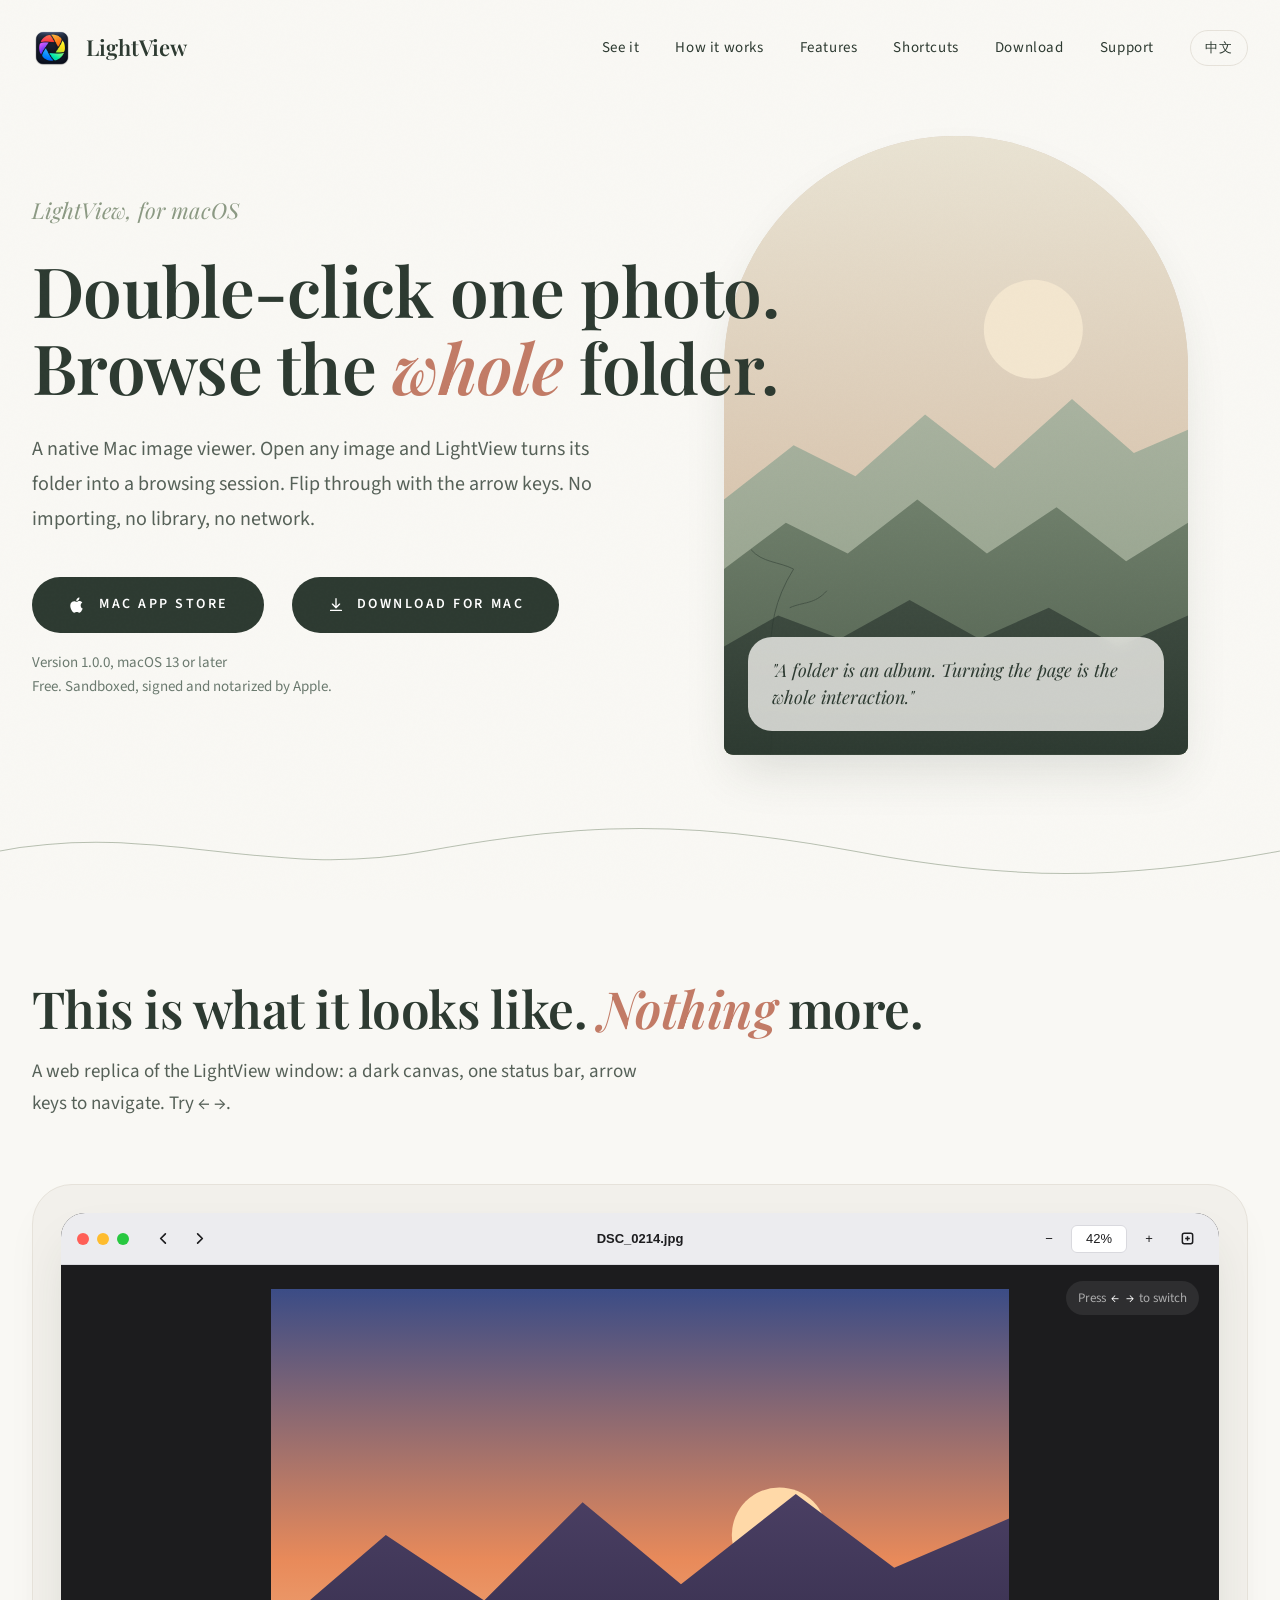
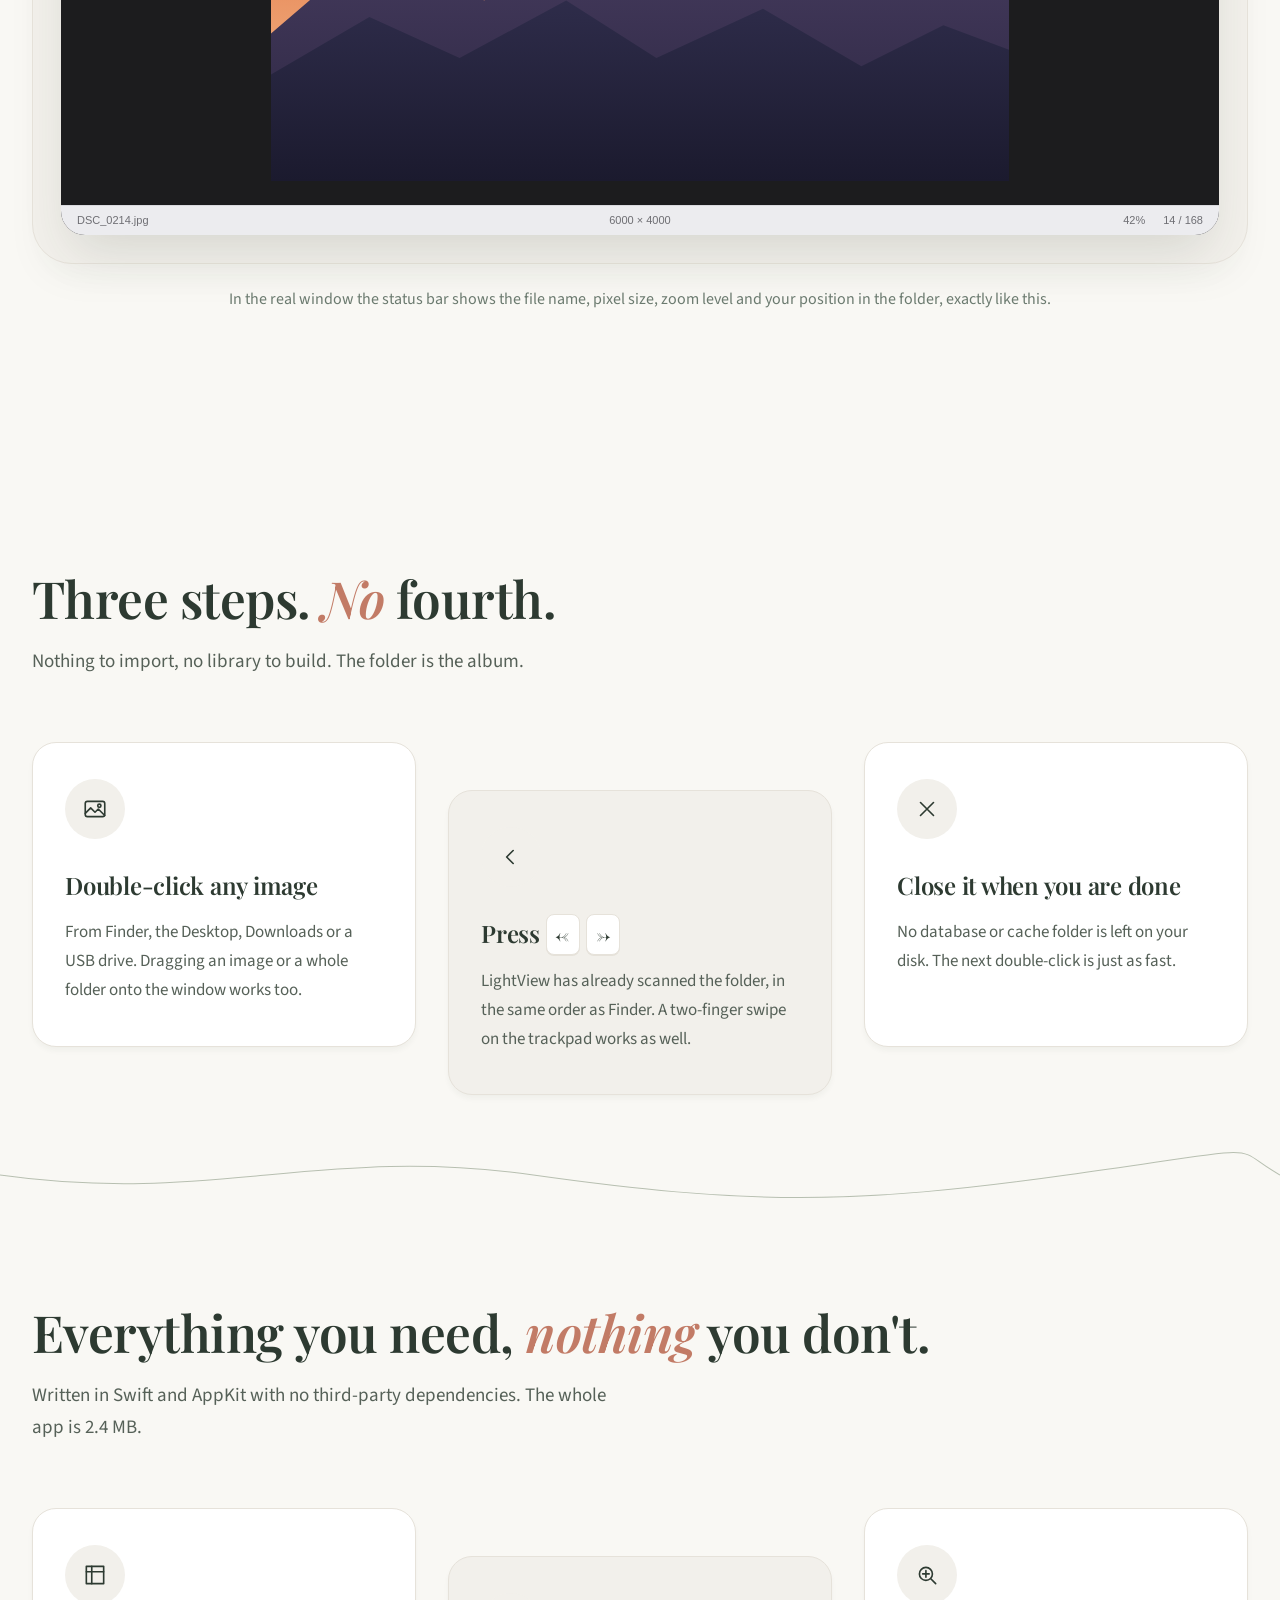
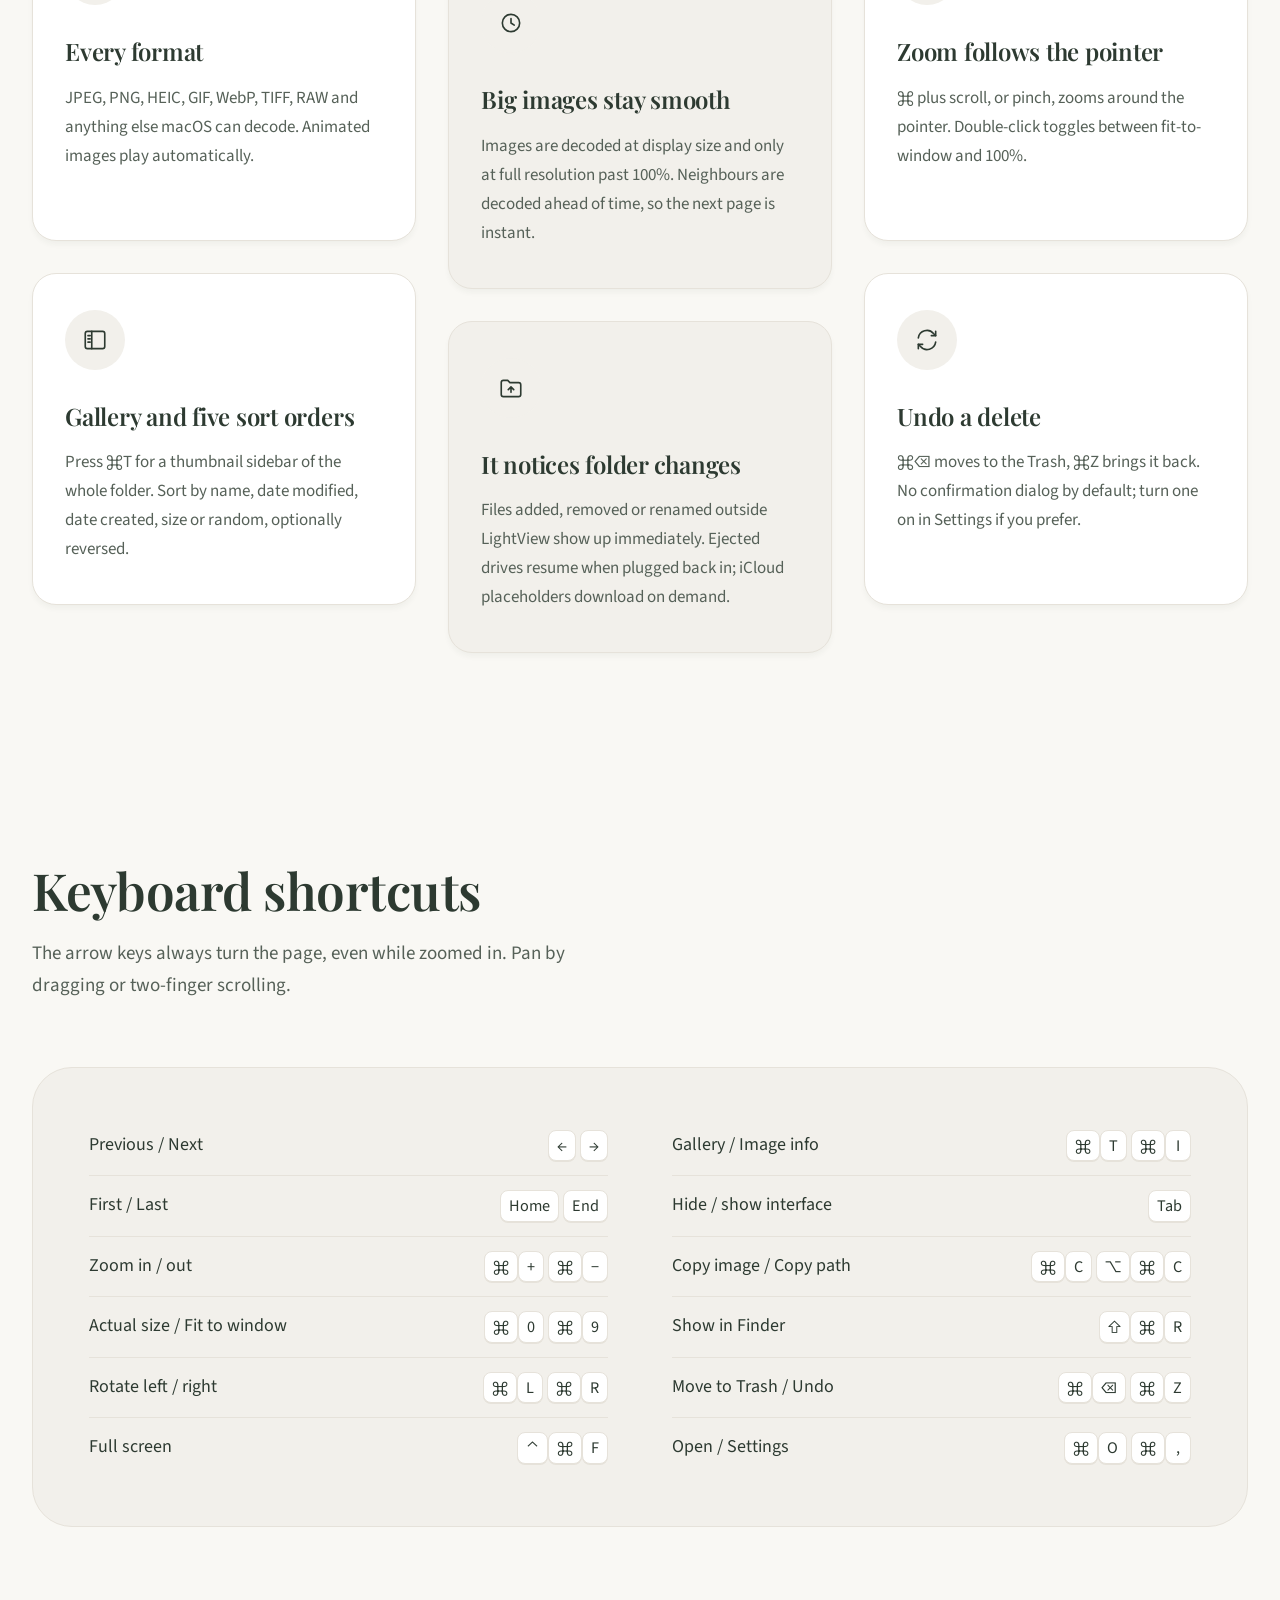
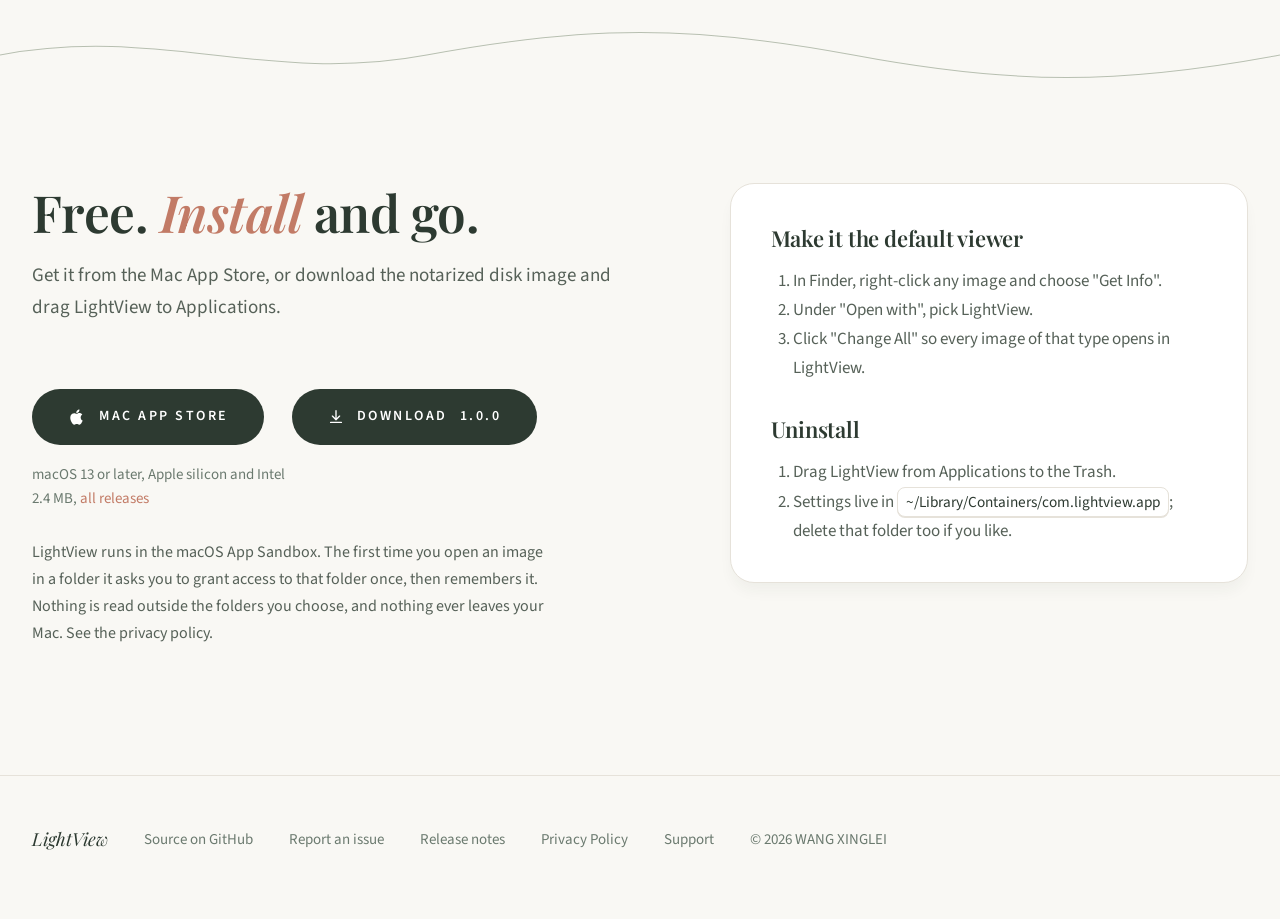
==== commit 3c9831f0: "feat: 填入 Mac App Store 链接，首页显示商店按钮（1.0.0 已于 2026-10-28 上架）" ====
--- a/index.html
+++ b/index.html
@@ -6,12 +6,12 @@
 <title>LightView — A lightweight image viewer for macOS</title>
 <meta name="description" content="Double-click one photo and browse the whole folder with the arrow keys. No importing, no library, no network. macOS 13 or later.">
 <link rel="icon" href="/favicon.png">
-<link rel="canonical" href="https://lightview.app/">
-<link rel="alternate" hreflang="en" href="https://lightview.app/">
-<link rel="alternate" hreflang="zh-Hans" href="https://lightview.app/zh/">
+<link rel="canonical" href="https://lightviewapp.vercel.app/">
+<link rel="alternate" hreflang="en" href="https://lightviewapp.vercel.app/">
+<link rel="alternate" hreflang="zh-Hans" href="https://lightviewapp.vercel.app/zh/">
 <meta property="og:title" content="LightView — A lightweight image viewer for macOS">
 <meta property="og:description" content="Double-click one photo and browse the whole folder with the arrow keys. No importing, no library, no network. macOS 13 or later.">
-<meta property="og:image" content="https://lightview.app/assets/icon.png">
+<meta property="og:image" content="https://lightviewapp.vercel.app/assets/icon.png">
 <link rel="preconnect" href="https://fonts.googleapis.com">
 <link rel="preconnect" href="https://fonts.gstatic.com" crossorigin>
 <link href="https://fonts.googleapis.com/css2?family=Playfair+Display:ital,wght@0,600;0,700;1,600&family=Source+Sans+3:wght@400;500;600&family=Noto+Serif+SC:wght@600;700&display=swap" rel="stylesheet">
@@ -49,8 +49,8 @@
       <h1>Double-click one photo.<br>Browse the <em>whole</em> folder.</h1>
       <p class="lead">A native Mac image viewer. Open any image and LightView turns its folder into a browsing session. Flip through with the arrow keys. No importing, no library, no network.</p>
       <div class="cta">
-        <a class="btn store" href=""><svg viewBox="0 0 24 24" fill="currentColor" aria-hidden="true"><path d="M16.37 12.6c0-2.3 1.9-3.4 2-3.5-1.1-1.6-2.8-1.8-3.4-1.8-1.4-.1-2.8.9-3.5.9s-1.8-.8-3-.8c-1.5 0-3 .9-3.8 2.3-1.6 2.8-.4 7 1.2 9.3.8 1.1 1.7 2.4 2.9 2.3 1.2 0 1.6-.8 3-.8s1.8.8 3 .7c1.3 0 2.1-1.1 2.8-2.3.9-1.3 1.3-2.6 1.3-2.6s-2.5-1-2.5-3.7zM14 5.9c.6-.8 1.1-1.9.9-3-.9.1-2.1.6-2.7 1.4-.6.7-1.1 1.8-1 2.9 1.1.1 2.1-.5 2.8-1.3z"/></svg> Mac App Store</a>
-        <a class="btn dl" href="https://github.com/qinghuazs/LightView/releases/latest"><svg viewBox="0 0 20 20" fill="none" stroke="currentColor" stroke-width="1.5" stroke-linecap="round" stroke-linejoin="round" aria-hidden="true"><path d="M10 3v10M6 9l4 4 4-4M4 16h12"/></svg> Download for Mac</a>
+        <a class="btn store" href="https://apps.apple.com/app/lightviewimagine/id6824725999"><svg viewBox="0 0 24 24" fill="currentColor" aria-hidden="true"><path d="M16.37 12.6c0-2.3 1.9-3.4 2-3.5-1.1-1.6-2.8-1.8-3.4-1.8-1.4-.1-2.8.9-3.5.9s-1.8-.8-3-.8c-1.5 0-3 .9-3.8 2.3-1.6 2.8-.4 7 1.2 9.3.8 1.1 1.7 2.4 2.9 2.3 1.2 0 1.6-.8 3-.8s1.8.8 3 .7c1.3 0 2.1-1.1 2.8-2.3.9-1.3 1.3-2.6 1.3-2.6s-2.5-1-2.5-3.7zM14 5.9c.6-.8 1.1-1.9.9-3-.9.1-2.1.6-2.7 1.4-.6.7-1.1 1.8-1 2.9 1.1.1 2.1-.5 2.8-1.3z"/></svg> Mac App Store</a>
+        <a class="btn dl" href="https://github.com/qinghuazs/LightView-web/releases/latest"><svg viewBox="0 0 20 20" fill="none" stroke="currentColor" stroke-width="1.5" stroke-linecap="round" stroke-linejoin="round" aria-hidden="true"><path d="M10 3v10M6 9l4 4 4-4M4 16h12"/></svg> Download for Mac</a>
         <div class="meta">Version <span class="ver">1.0.0</span>, macOS 13 or later<br>Free. Sandboxed, signed and notarized by Apple.</div>
       </div>
     </div>
@@ -256,9 +256,9 @@
         <h2>Free. <em>Install</em> and go.</h2>
         <p class="sub">Get it from the Mac App Store, or download the notarized disk image and drag LightView to Applications.</p>
         <div class="cta">
-          <a class="btn store" href=""><svg viewBox="0 0 24 24" fill="currentColor" aria-hidden="true"><path d="M16.37 12.6c0-2.3 1.9-3.4 2-3.5-1.1-1.6-2.8-1.8-3.4-1.8-1.4-.1-2.8.9-3.5.9s-1.8-.8-3-.8c-1.5 0-3 .9-3.8 2.3-1.6 2.8-.4 7 1.2 9.3.8 1.1 1.7 2.4 2.9 2.3 1.2 0 1.6-.8 3-.8s1.8.8 3 .7c1.3 0 2.1-1.1 2.8-2.3.9-1.3 1.3-2.6 1.3-2.6s-2.5-1-2.5-3.7zM14 5.9c.6-.8 1.1-1.9.9-3-.9.1-2.1.6-2.7 1.4-.6.7-1.1 1.8-1 2.9 1.1.1 2.1-.5 2.8-1.3z"/></svg> Mac App Store</a>
-          <a class="btn dl" href="https://github.com/qinghuazs/LightView/releases/latest"><svg viewBox="0 0 20 20" fill="none" stroke="currentColor" stroke-width="1.5" stroke-linecap="round" stroke-linejoin="round" aria-hidden="true"><path d="M10 3v10M6 9l4 4 4-4M4 16h12"/></svg> Download <span class="ver">1.0.0</span></a>
-          <div class="meta">macOS 13 or later, Apple silicon and Intel<br><span id="dl-size">2.4 MB</span>, <a href="https://github.com/qinghuazs/LightView/releases">all releases</a></div>
+          <a class="btn store" href="https://apps.apple.com/app/lightviewimagine/id6824725999"><svg viewBox="0 0 24 24" fill="currentColor" aria-hidden="true"><path d="M16.37 12.6c0-2.3 1.9-3.4 2-3.5-1.1-1.6-2.8-1.8-3.4-1.8-1.4-.1-2.8.9-3.5.9s-1.8-.8-3-.8c-1.5 0-3 .9-3.8 2.3-1.6 2.8-.4 7 1.2 9.3.8 1.1 1.7 2.4 2.9 2.3 1.2 0 1.6-.8 3-.8s1.8.8 3 .7c1.3 0 2.1-1.1 2.8-2.3.9-1.3 1.3-2.6 1.3-2.6s-2.5-1-2.5-3.7zM14 5.9c.6-.8 1.1-1.9.9-3-.9.1-2.1.6-2.7 1.4-.6.7-1.1 1.8-1 2.9 1.1.1 2.1-.5 2.8-1.3z"/></svg> Mac App Store</a>
+          <a class="btn dl" href="https://github.com/qinghuazs/LightView-web/releases/latest"><svg viewBox="0 0 20 20" fill="none" stroke="currentColor" stroke-width="1.5" stroke-linecap="round" stroke-linejoin="round" aria-hidden="true"><path d="M10 3v10M6 9l4 4 4-4M4 16h12"/></svg> Download <span class="ver">1.0.0</span></a>
+          <div class="meta">macOS 13 or later, Apple silicon and Intel<br><span id="dl-size">2.4 MB</span>, <a href="https://github.com/qinghuazs/LightView-web/releases">all releases</a></div>
         </div>
         <p class="note">LightView runs in the macOS App Sandbox. The first time you open an image in a folder it asks you to grant access to that folder once, then remembers it. Nothing is read outside the folders you choose, and nothing ever leaves your Mac. See the <a href="/privacy/">privacy policy</a>.</p>
       </div>
@@ -282,9 +282,9 @@
 <footer>
   <div class="wrap row">
     <span>LightView</span>
-    <a href="https://github.com/qinghuazs/LightView">Source on GitHub</a>
-    <a href="https://github.com/qinghuazs/LightView/issues">Report an issue</a>
-    <a href="https://github.com/qinghuazs/LightView/releases">Release notes</a>
+    <a href="https://github.com/qinghuazs/LightView-web">Source on GitHub</a>
+    <a href="https://github.com/qinghuazs/LightView-web/issues">Report an issue</a>
+    <a href="https://github.com/qinghuazs/LightView-web/releases">Release notes</a>
     <a href="/privacy/">Privacy Policy</a>
     <a href="/support/">Support</a>
     <span>© 2026 WANG XINGLEI</span>
